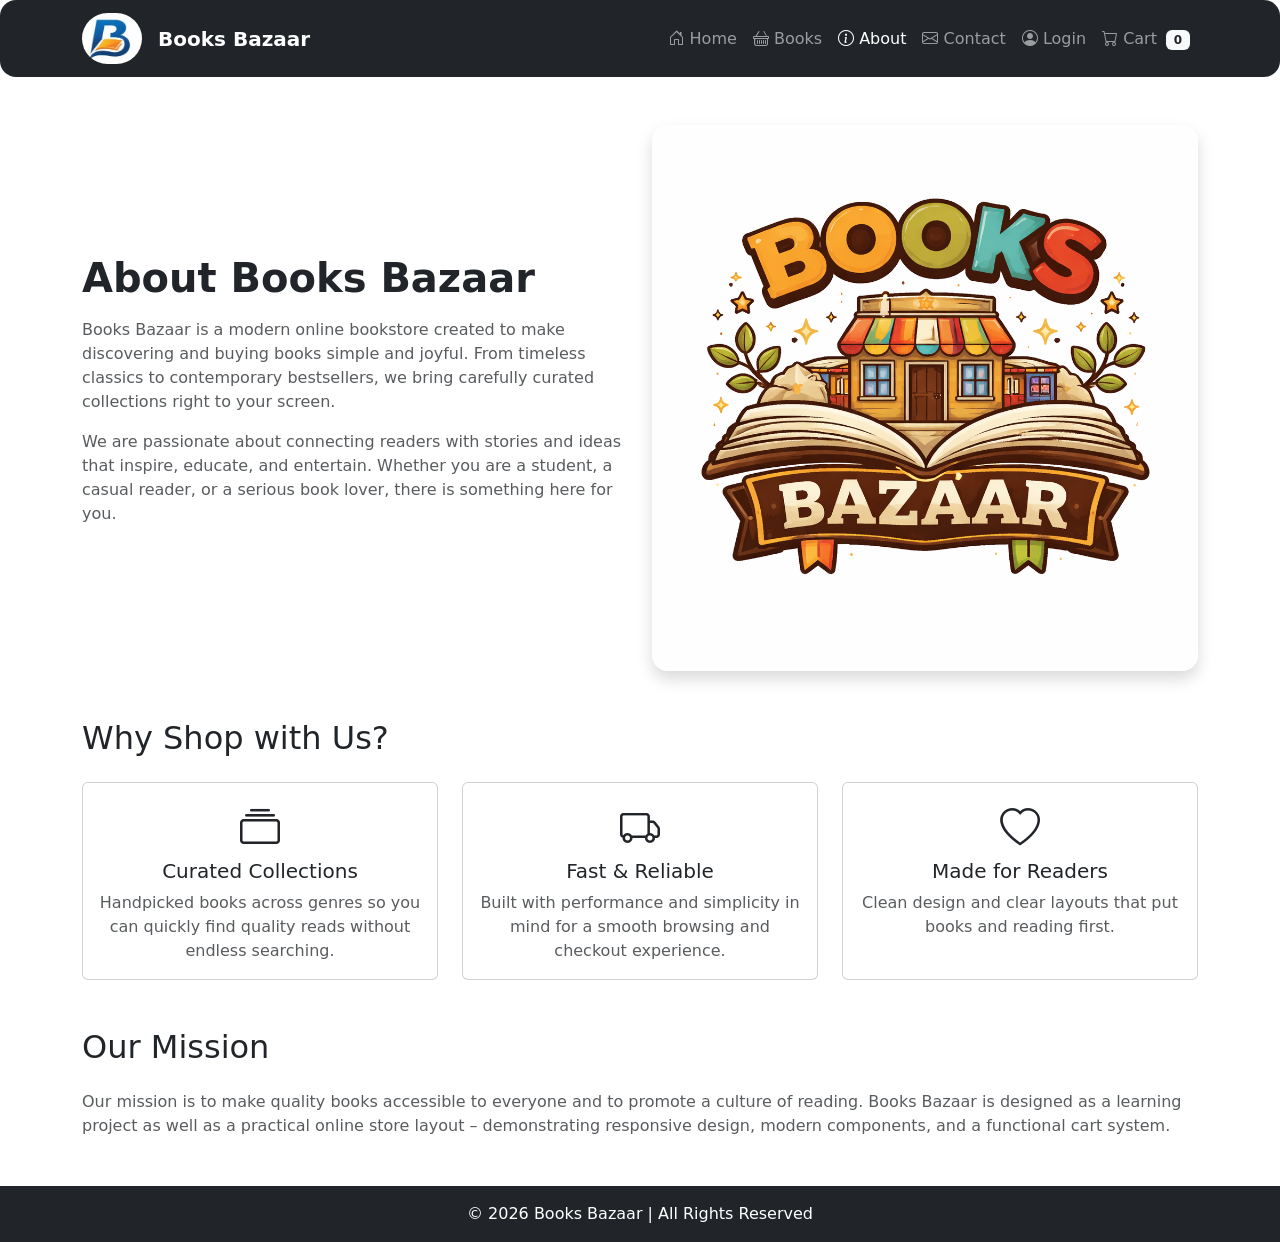
==== BooksBazaar/about.html @ 5ee4d8bc "create books.html, contact.html and implement add to cart funcnality" ====
<!DOCTYPE html>
<html lang="en">

<head>
    <meta charset="UTF-8">
    <meta name="viewport" content="width=device-width, initial-scale=1.0">
    <title>About - Books Bazaar</title>
    <link rel="stylesheet" href="style/style.css">
    <link href="https://unpkg.com/aos@2.3.4/dist/aos.css" rel="stylesheet">
    <link href="https://cdn.jsdelivr.net/npm/bootstrap@5.3.2/dist/css/bootstrap.min.css" rel="stylesheet">
    <script src="https://cdn.jsdelivr.net/npm/bootstrap@5.3.2/dist/js/bootstrap.bundle.min.js"></script>
    <link rel="stylesheet" href="https://cdn.jsdelivr.net/npm/bootstrap-icons@1.11.3/font/bootstrap-icons.css">
</head>

<body>
    <!-- Navbar -->
    <nav class="navbar navbar-expand-lg navbar-dark bg-dark rounded-4">
        <div class="container">
            <a class="navbar-brand d-flex align-items-center" href="index.html">
                <img src="img/logo.jpg" alt="Books Bazaar Logo"
                    class="d-inline-block align-text-top me-2 rounded-pill me-3" style="width: 60px;">
                <span class="fw-bold">Books Bazaar</span>
            </a>
            <button class="navbar-toggler" type="button" data-bs-toggle="collapse" data-bs-target="#navbarNav">
                <span class="navbar-toggler-icon"></span>
            </button>
            <div class="collapse navbar-collapse" id="navbarNav">
                <ul class="navbar-nav ms-auto">
                    <li class="nav-item"><a class="nav-link" href="index.html"><i class="bi bi-house-door"></i> Home</a></li>
                    <li class="nav-item"><a class="nav-link" href="books.html"><i class="bi bi-basket"></i> Books</a></li>
                    <li class="nav-item"><a class="nav-link active" href="about.html"><i class="bi bi-info-circle"></i> About</a></li>
                    <li class="nav-item"><a class="nav-link" href="contact.html"><i class="bi bi-envelope"></i> Contact</a></li>
                    <li class="nav-item"><a class="nav-link" href="login.html"><i class="bi bi-person-circle"></i> Login</a></li>
                    <li class="nav-item">
                        <a class="nav-link" href="cart.html">
                            <i class="bi bi-cart"></i>
                            Cart
                            <span class="badge bg-light text-dark ms-1 cart-count">0</span>
                        </a>
                    </li>
                </ul>
            </div>
        </div>
    </nav>

    <main class="container my-5">
        <section class="row align-items-center mb-5">
            <div class="col-md-6" data-aos="fade-right">
                <h1 class="fw-bold mb-3">About Books Bazaar</h1>
                <p class="text-muted">
                    Books Bazaar is a modern online bookstore created to make discovering and buying books simple and joyful.
                    From timeless classics to contemporary bestsellers, we bring carefully curated collections right to your screen.
                </p>
                <p class="text-muted">
                    We are passionate about connecting readers with stories and ideas that inspire, educate, and entertain.
                    Whether you are a student, a casual reader, or a serious book lover, there is something here for you.
                </p>
            </div>
            <div class="col-md-6 text-center" data-aos="fade-left">
                <img src="img/hero.png" class="img-fluid rounded-4 shadow" alt="Books Bazaar illustration">
            </div>
        </section>

        <section class="mb-5">
            <h2 class="mb-4">Why Shop with Us?</h2>
            <div class="row g-4">
                <div class="col-md-4" data-aos="zoom-in">
                    <div class="card h-100 text-center">
                        <div class="card-body">
                            <i class="bi bi-collection fs-1 mb-3"></i>
                            <h5 class="card-title">Curated Collections</h5>
                            <p class="card-text text-muted">
                                Handpicked books across genres so you can quickly find quality reads without endless searching.
                            </p>
                        </div>
                    </div>
                </div>
                <div class="col-md-4" data-aos="zoom-in" data-aos-delay="100">
                    <div class="card h-100 text-center">
                        <div class="card-body">
                            <i class="bi bi-truck fs-1 mb-3"></i>
                            <h5 class="card-title">Fast & Reliable</h5>
                            <p class="card-text text-muted">
                                Built with performance and simplicity in mind for a smooth browsing and checkout experience.
                            </p>
                        </div>
                    </div>
                </div>
                <div class="col-md-4" data-aos="zoom-in" data-aos-delay="200">
                    <div class="card h-100 text-center">
                        <div class="card-body">
                            <i class="bi bi-heart fs-1 mb-3"></i>
                            <h5 class="card-title">Made for Readers</h5>
                            <p class="card-text text-muted">
                                Clean design and clear layouts that put books and reading first.
                            </p>
                        </div>
                    </div>
                </div>
            </div>
        </section>

        <section class="mb-5">
            <h2 class="mb-4">Our Mission</h2>
            <p class="text-muted">
                Our mission is to make quality books accessible to everyone and to promote a culture of reading.
                Books Bazaar is designed as a learning project as well as a practical online store layout –
                demonstrating responsive design, modern components, and a functional cart system.
            </p>
        </section>
    </main>

    <footer class="bg-dark text-white text-center py-3 mt-auto">
        <p class="mb-0">© 2026 Books Bazaar | All Rights Reserved</p>
    </footer>

    <script src="https://unpkg.com/aos@2.3.4/dist/aos.js"></script>
    <script>
        AOS.init();
    </script>
    <script src="script.js"></script>
</body>

</html>
---- BooksBazaar/style/style.css ----
.book-row {
            display: flex;
            gap: 20px;
            overflow-x: auto;
            padding-bottom: 10px;
        }

        .book-row::-webkit-scrollbar {
            height: 8px;
        }

        .book-row::-webkit-scrollbar-thumb {
            background: #888;
            border-radius: 10px;
        }

       /* .card-img-top {
            height: 200px;
            object-fit:scale-down;
        } */
        .card:hover {
            transform: translateY(-10px);
            box-shadow: 0 8px 20px rgba(0, 0, 0, 0.2);
        }

        .navbar {
            
        }
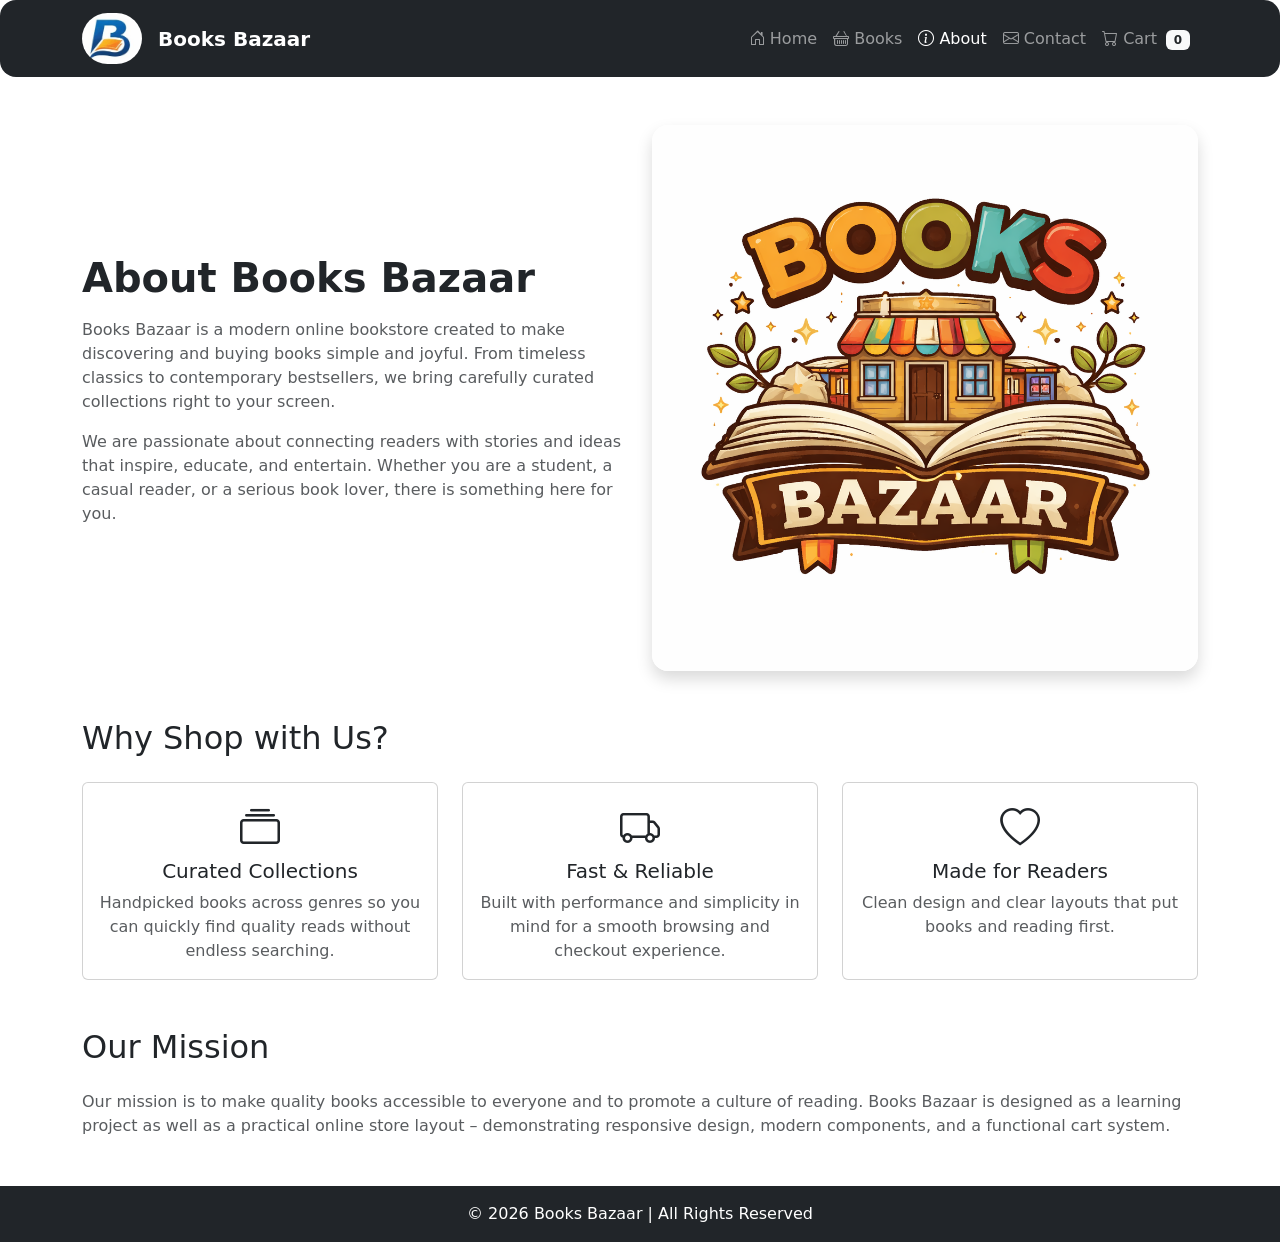
==== commit a3db2c13: "tabs added" ====
--- a/BooksBazaar/about.html
+++ b/BooksBazaar/about.html
@@ -30,7 +30,6 @@
                     <li class="nav-item"><a class="nav-link" href="books.html"><i class="bi bi-basket"></i> Books</a></li>
                     <li class="nav-item"><a class="nav-link active" href="about.html"><i class="bi bi-info-circle"></i> About</a></li>
                     <li class="nav-item"><a class="nav-link" href="contact.html"><i class="bi bi-envelope"></i> Contact</a></li>
-                    <li class="nav-item"><a class="nav-link" href="login.html"><i class="bi bi-person-circle"></i> Login</a></li>
                     <li class="nav-item">
                         <a class="nav-link" href="cart.html">
                             <i class="bi bi-cart"></i>
--- a/BooksBazaar/style/style.css
+++ b/BooksBazaar/style/style.css
@@ -14,10 +14,32 @@
             border-radius: 10px;
         }
 
-       /* .card-img-top {
-            height: 200px;
-            object-fit:scale-down;
-        } */
+        /* Uniform book card sizing */
+        .book-card {
+            height: 100%;
+        }
+
+        .book-card .card-img-top {
+            height: 220px;
+            width: 100%;
+            object-fit: cover;
+        }
+
+        .book-card .card-body {
+            display: flex;
+            flex-direction: column;
+            justify-content: space-between;
+            gap: 8px;
+            min-height: 190px;
+        }
+
+        .book-card .card-title {
+            min-height: 48px;
+        }
+
+        .book-card .btn {
+            margin-top: auto;
+        }
         .card:hover {
             transform: translateY(-10px);
             box-shadow: 0 8px 20px rgba(0, 0, 0, 0.2);
